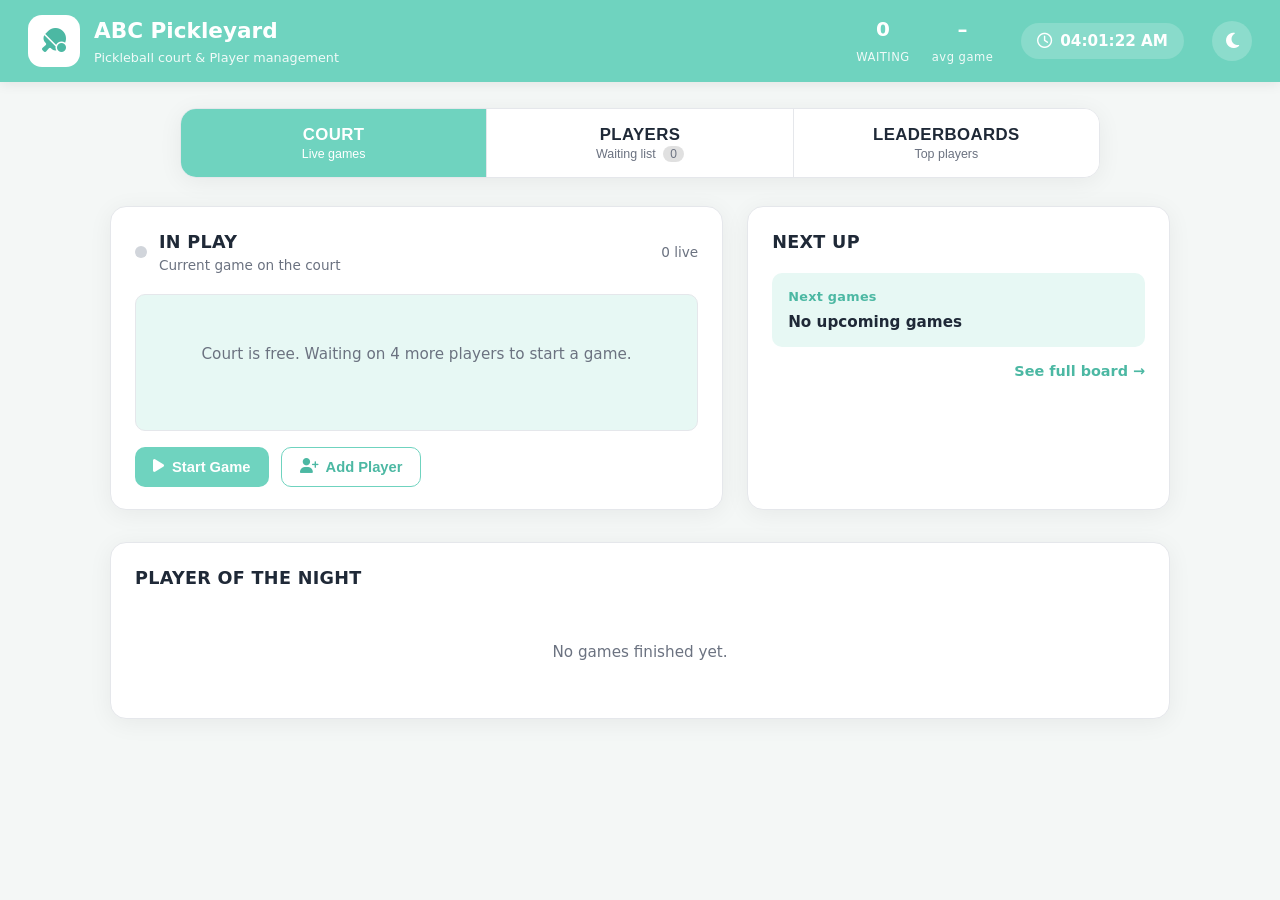
==== index.html @ 6fb3520d "Initial commit" ====
<!DOCTYPE html>
<html lang="en">
<head>
  <meta charset="UTF-8" />
  <meta name="viewport" content="width=device-width, initial-scale=1.0" />
  <title>ABC Pickleyard – Court Queue</title>
  <link rel="stylesheet" href="style.css" />
  <link rel="stylesheet" href="https://cdnjs.cloudflare.com/ajax/libs/font-awesome/6.5.1/css/all.min.css" />
</head>
<body>

  <!-- ========== HEADER ========== -->
  <header class="header">
    <div class="header-left">
      <div class="logo-area" id="logoBtn" title="Click to change logo">
        <img id="logoImg" hidden alt="Logo" />
        <div id="logoPlaceholder" class="logo-placeholder">
          <i class="fas fa-table-tennis-paddle-ball"></i>
        </div>
        <input type="file" id="logoInput" accept="image/*" hidden />
      </div>
      <div>
        <h1>ABC Pickleyard</h1>
        <p>Pickleball court & Player management</p>
      </div>
    </div>

    <div class="header-right">
      <div class="stats">
        <div class="stat">
          <strong id="statWaiting">0</strong>
          <span>WAITING</span>
        </div>
        <div class="stat">
          <strong id="statAvg">–</strong>
          <span>avg game</span>
        </div>
      </div>
      <div class="clock">
        <i class="far fa-clock"></i>
        <span id="clockTime">00:00:00</span>
      </div>
      <button id="darkModeToggle" class="dark-mode-toggle" title="Toggle dark mode">
        <i class="fas fa-moon"></i>
      </button>
    </div>
  </header>

  <!-- ========== NAV TABS ========== -->
  <nav class="nav-tabs">
    <button class="nav-item active" data-tab="court">
      <span class="nav-title">COURT</span>
      <span class="nav-sub">Live games</span>
    </button>
    <button class="nav-item" data-tab="queue">
      <span class="nav-title">PLAYERS</span>
      <span class="nav-sub">Waiting list <span id="navQueueCount" class="badge">0</span></span>
    </button>
    <button class="nav-item" data-tab="leaders">
      <span class="nav-title">LEADERBOARDS</span>
      <span class="nav-sub">Top players</span>
    </button>
  </nav>

  <!-- ========== COURT TAB ========== -->
  <section id="tab-court" class="tab-panel active">
    <div class="court-layout">
      <!-- Left: In Play -->
      <div class="panel">
        <div class="panel-header">
          <div class="status-line">
            <span class="dot" id="liveDot"></span>
            <div>
              <h2>IN PLAY</h2>
              <p>Current game on the court</p>
            </div>
          </div>
          <span class="live-count" id="liveCount">0 live</span>
        </div>

        <div id="courtCard">
          <!-- rendered by JS -->
        </div>

        <div class="action-row">
          <button class="btn btn-primary" id="startGameBtn">
            <i class="fas fa-play"></i> Start Game
          </button>
          <button class="btn btn-outline" id="addPlayerBtn">
            <i class="fas fa-user-plus"></i> Add Player
          </button>
        </div>
      </div>

      <!-- Right: Next Up -->
      <div class="panel">
        <div class="panel-header">
          <h2>NEXT UP</h2>
        </div>
        <div id="nextGames" class="next-games">
          <!-- rendered by JS -->
        </div>
        <a href="#" id="seeFullBoard" class="see-full">See full board →</a>
      </div>
    </div>

    <!-- Player of the Night / Top 3 -->
    <div class="panel">
      <div class="panel-header">
        <h2>PLAYER OF THE NIGHT</h2>
      </div>
      <div id="top3List">
        <!-- rendered by JS -->
      </div>
    </div>
  </section>

  <!-- ========== PLAYERS / QUEUE TAB ========== -->
  <section id="tab-queue" class="tab-panel">
    <div class="panel">
      <div class="panel-header">
        <div>
          <h2>WAITING PLAYERS</h2>
          <p>Players waiting for their turn</p>
        </div>
      </div>

      <div class="capacity-card">
        <div class="capacity-top">
          <div>
            <h3>Player Capacity</h3>
            <p>Maximum 20 players</p>
          </div>
          <div class="capacity-num">
            <span id="capacityCount">0</span><span class="max">/20</span>
          </div>
        </div>
        <div class="progress-track">
          <div class="progress-fill" id="capacityProgress" style="width:0%"></div>
        </div>
      </div>

      <div id="queueList">
        <!-- rendered by JS -->
      </div>
    </div>
  </section>

  <!-- ========== LEADERBOARDS TAB ========== -->
  <section id="tab-leaders" class="tab-panel">
    <div class="panel">
      <div class="panel-header">
        <div>
          <h2>LEADERBOARDS</h2>
          <p>Players with the most wins</p>
        </div>
        <button class="btn btn-ghost" id="resetAll" title="Reset everything">
          <i class="fas fa-trash-alt"></i> Reset All
        </button>
      </div>
      <div id="leaderList">
        <!-- rendered by JS -->
      </div>
    </div>
  </section>

  <!-- ========== MODAL ========== -->
  <div id="modalOverlay" class="modal-overlay hidden">
    <div class="modal">
      <div class="modal-header">
        <h3 id="modalTitle">Modal</h3>
        <button id="modalClose" class="modal-close">&times;</button>
      </div>
      <div id="modalBody" class="modal-body"></div>
    </div>
  </div>

  <script src="index.js"></script>
</body>
</html>
---- style.css ----
:root {
  --primary: #6fd3bf;
  --primary-dark: #4cb8a3;
  --primary-light: #e7f8f4;
  --danger: #ef4444;
  --text: #1f2937;
  --text-muted: #6b7280;
  --border: #e5e7eb;
  --bg: #f4f7f6;
  --white: #ffffff;
  --radius: 16px;
  --radius-sm: 10px;
  --shadow: 0 4px 24px rgba(0,0,0,0.06);

  /* Top 3 */
  --top3-bg: linear-gradient(90deg, #d4f5ec, #e7f8f4);
  --top3-text: #1f2937;
}

body.dark-mode {
  --primary: #5ac4ad;
  --primary-dark: #4a9f94;
  --primary-light: #1a3a35;
  --danger: #ff6b6b;
  --text: #f3f4f6;
  --text-muted: #9ca3af;
  --border: #374151;
  --bg: #0f172a;
  --white: #1e293b;

  /* Top 3 - dark */
  --top3-bg: linear-gradient(90deg, #164e44, #1a3a35);
  --top3-text: #e2e8f0;
}

* {
  margin: 0;
  padding: 0;
  box-sizing: border-box;
}

body {
  font-family: 'Segoe UI', system-ui, -apple-system, sans-serif;
  background: var(--bg);
  color: var(--text);
  min-height: 100vh;
  line-height: 1.5;
}

/* ========== HEADER (Admin) ========== */
.header {
  background: var(--primary);
  color: white;
  padding: 14px 28px;
  display: flex;
  justify-content: space-between;
  align-items: center;
  box-shadow: 0 2px 12px rgba(0,0,0,0.08);
}

.header-left {
  display: flex;
  align-items: center;
  gap: 14px;
}

.logo-area {
  width: 52px;
  height: 52px;
  border-radius: 14px;
  background: var(--white);
  display: flex;
  align-items: center;
  justify-content: center;
  cursor: pointer;
  overflow: hidden;
  flex-shrink: 0;
}

.logo-area img {
  width: 100%;
  height: 100%;
  object-fit: cover;
}

.logo-placeholder {
  color: var(--primary-dark);
  font-size: 24px;
}

.header-left h1 {
  font-size: 1.35rem;
  font-weight: 700;
}

.header-left p {
  font-size: 0.8rem;
  opacity: 0.9;
}

.header-right {
  display: flex;
  align-items: center;
  gap: 28px;
}

.stats {
  display: flex;
  gap: 22px;
}

.stat {
  text-align: center;
}

.stat strong {
  display: block;
  font-size: 1.25rem;
  font-weight: 700;
}

.stat span {
  font-size: 0.72rem;
  letter-spacing: 0.5px;
  opacity: 0.9;
}

.clock {
  display: flex;
  align-items: center;
  gap: 8px;
  background: rgba(255,255,255,0.18);
  padding: 7px 16px;
  border-radius: 30px;
  font-weight: 600;
  font-size: 0.95rem;
}

.dark-mode-toggle {
  background: rgba(255,255,255,0.2);
  border: none;
  color: white;
  width: 40px;
  height: 40px;
  border-radius: 50%;
  cursor: pointer;
  display: flex;
  align-items: center;
  justify-content: center;
  font-size: 1.1rem;
  transition: background 0.2s;
}

.dark-mode-toggle:hover {
  background: rgba(255,255,255,0.3);
}

/* ========== NAV TABS (Admin) ========== */
.nav-tabs {
  display: flex;
  max-width: 920px;
  margin: 26px auto 0;
  background: var(--white);
  border-radius: var(--radius);
  overflow: hidden;
  box-shadow: var(--shadow);
  border: 1px solid var(--border);
}

.nav-item {
  flex: 1;
  padding: 16px 10px;
  background: var(--white);
  border: none;
  cursor: pointer;
  text-align: center;
  transition: all 0.2s;
  position: relative;
}

.nav-item:not(:last-child) {
  border-right: 1px solid var(--border);
}

.nav-title {
  display: block;
  font-size: 1.05rem;
  font-weight: 700;
  letter-spacing: 0.4px;
  color: var(--text);
}

.nav-sub {
  display: block;
  font-size: 0.78rem;
  color: var(--text-muted);
  margin-top: 2px;
}

.nav-item.active {
  background: var(--primary);
}

.nav-item.active .nav-title,
.nav-item.active .nav-sub {
  color: white;
}

.nav-item:hover:not(.active) {
  background: var(--primary-light);
}

.badge {
  background: rgba(0,0,0,0.12);
  padding: 1px 7px;
  border-radius: 10px;
  font-size: 0.75rem;
  margin-left: 4px;
}

.nav-item.active .badge {
  background: rgba(255,255,255,0.25);
}

/* ========== TAB PANELS ========== */
.tab-panel {
  display: none;
  max-width: 1100px;
  margin: 28px auto 50px;
  padding: 0 20px;
}

.tab-panel.active {
  display: block;
  animation: fadeIn 0.28s ease;
}

@keyframes fadeIn {
  from { opacity: 0; transform: translateY(6px); }
  to { opacity: 1; transform: translateY(0); }
}

/* ========== PANEL ========== */
.panel {
  background: var(--white);
  border-radius: var(--radius);
  padding: 22px 24px;
  box-shadow: var(--shadow);
  border: 1px solid var(--border);
  margin-bottom: 24px;
}

.panel-header {
  display: flex;
  justify-content: space-between;
  align-items: center;
  margin-bottom: 18px;
}

.panel-header h2 {
  font-size: 1.1rem;
  font-weight: 700;
  letter-spacing: 0.3px;
}

.panel-header p {
  font-size: 0.85rem;
  color: var(--text-muted);
}

.status-line {
  display: flex;
  align-items: center;
  gap: 12px;
}

.dot {
  width: 12px;
  height: 12px;
  border-radius: 50%;
  background: #d1d5db;
}

.dot.live {
  background: #22c55e;
  box-shadow: 0 0 0 4px rgba(34,197,94,0.25);
  animation: pulse 1.6s infinite;
}

@keyframes pulse {
  0% { box-shadow: 0 0 0 0 rgba(34,197,94,0.4); }
  70% { box-shadow: 0 0 0 8px rgba(34,197,94,0); }
  100% { box-shadow: 0 0 0 0 rgba(34,197,94,0); }
}

.live-count {
  font-size: 0.85rem;
  color: var(--text-muted);
  font-weight: 500;
}

/* ========== COURT LAYOUT ========== */
.court-layout {
  display: grid;
  grid-template-columns: 1.45fr 1fr;
  gap: 24px;
  margin-bottom: 8px;
}

/* Court Card */
.court-card {
  background: var(--primary-light);
  border-radius: var(--radius-sm);
  padding: 20px;
  border: 1px solid var(--border);
}

.court-empty {
  text-align: center;
  padding: 28px 10px;
  color: var(--text-muted);
}

.court-empty p {
  margin-bottom: 16px;
  font-size: 0.95rem;
}

.court-top {
  display: flex;
  justify-content: space-between;
  align-items: center;
  margin-bottom: 12px;
}

.court-name {
  font-weight: 700;
  font-size: 1.1rem;
}

.pill-live {
  background: #22c55e;
  color: white;
  font-size: 0.75rem;
  font-weight: 700;
  padding: 3px 10px;
  border-radius: 20px;
}

.court-timer {
  font-size: 1.8rem;
  font-weight: 800;
  font-variant-numeric: tabular-nums;
  color: var(--primary-dark);
  text-align: center;
  margin: 8px 0 18px;
}

.matchup {
  display: flex;
  align-items: center;
  justify-content: space-between;
  gap: 12px;
  margin-bottom: 18px;
}

.team {
  flex: 1;
  background: var(--white);
  padding: 12px 14px;
  border-radius: 10px;
  display: flex;
  align-items: center;
  gap: 8px;
  font-weight: 600;
  font-size: 0.95rem;
  box-shadow: 0 1px 4px rgba(0,0,0,0.04);
  color: var(--text);
}

.vs {
  font-weight: 800;
  color: var(--text-muted);
  font-size: 0.95rem;
}

.btn-end {
  width: 100%;
  background: var(--danger);
  color: white;
  border: none;
  padding: 12px;
  border-radius: 10px;
  font-weight: 600;
  font-size: 0.95rem;
  cursor: pointer;
  display: flex;
  align-items: center;
  justify-content: center;
  gap: 8px;
  transition: background 0.2s;
}

.btn-end:hover {
  background: #dc2626;
}

/* Action buttons */
.action-row {
  display: flex;
  gap: 12px;
  margin-top: 16px;
}

.btn {
  padding: 11px 18px;
  border-radius: 10px;
  font-weight: 600;
  font-size: 0.92rem;
  border: none;
  cursor: pointer;
  display: inline-flex;
  align-items: center;
  gap: 8px;
  transition: all 0.2s;
}

.btn-primary {
  background: var(--primary);
  color: white;
}

.btn-primary:hover {
  background: var(--primary-dark);
  transform: translateY(-1px);
  box-shadow: 0 4px 14px rgba(76,184,163,0.35);
}

.btn-outline {
  background: var(--white);
  color: var(--primary-dark);
  border: 1.5px solid var(--primary);
}

.btn-outline:hover {
  background: var(--primary-light);
}

.btn-ghost {
  background: transparent;
  color: var(--text-muted);
  border: 1px solid var(--border);
}

.btn-ghost:hover {
  background: #fef2f2;
  color: var(--danger);
  border-color: #fecaca;
}

.btn-secondary {
  background: #f3f4f6;
  color: var(--text);
}

body.dark-mode .btn-secondary {
  background: #374151;
  color: var(--text);
}

/* Next Games */
.next-games {
  display: flex;
  flex-direction: column;
  gap: 12px;
}

.next-game {
  background: var(--primary-light);
  border-radius: var(--radius-sm);
  padding: 14px 16px;
}

.g-title {
  font-size: 0.8rem;
  font-weight: 700;
  color: var(--primary-dark);
  margin-bottom: 4px;
  letter-spacing: 0.3px;
}

.g-list {
  font-weight: 600;
  font-size: 0.95rem;
  color: var(--text);
}

.see-full {
  display: block;
  text-align: right;
  margin-top: 14px;
  color: var(--primary-dark);
  font-weight: 600;
  font-size: 0.9rem;
  text-decoration: none;
}

.see-full:hover {
  text-decoration: underline;
}

/* ========== CAPACITY ========== */
.capacity-card {
  background: var(--primary-light);
  border-radius: var(--radius-sm);
  padding: 18px 20px;
  margin-bottom: 22px;
}

.capacity-top {
  display: flex;
  justify-content: space-between;
  align-items: center;
  margin-bottom: 12px;
}

.capacity-top h3 {
  font-size: 1rem;
  font-weight: 700;
}

.capacity-top p {
  font-size: 0.82rem;
  color: var(--text-muted);
}

.capacity-num {
  font-size: 1.6rem;
  font-weight: 800;
  color: var(--primary-dark);
}

.capacity-num .max {
  font-size: 1rem;
  font-weight: 600;
  color: var(--text-muted);
}

.progress-track {
  height: 10px;
  background: #d1e9e4;
  border-radius: 20px;
  overflow: hidden;
}

body.dark-mode .progress-track {
  background: #0f2e2a;
}

.progress-fill {
  height: 100%;
  background: linear-gradient(90deg, var(--primary), var(--primary-dark));
  border-radius: 20px;
  transition: width 0.4s ease;
}

/* ========== LISTS ========== */
.list-card {
  display: flex;
  flex-direction: column;
  gap: 8px;
}

.list-row {
  display: flex;
  justify-content: space-between;
  align-items: center;
  background: var(--primary-light);
  padding: 12px 16px;
  border-radius: var(--radius-sm);
  transition: all 0.15s;
  color: var(--text);
}

.list-row:hover {
  transform: translateX(3px);
}

/* Top 3 */
.list-row.top3 {
  background: var(--top3-bg);
  color: var(--top3-text);
}

.list-row.top3 .name {
  color: var(--top3-text);
  font-weight: 700;
  font-size: 1rem;
}

.list-row.top3 .wins {
  background: var(--primary);
  color: white;
}

.row-left {
  display: flex;
  align-items: center;
  gap: 12px;
}

.rank-badge {
  width: 28px;
  height: 28px;
  border-radius: 8px;
  background: var(--primary);
  color: white;
  display: flex;
  align-items: center;
  justify-content: center;
  font-weight: 700;
  font-size: 0.85rem;
  flex-shrink: 0;
}

.rank-badge.r1 { background: #f59e0b; }
.rank-badge.r2 { background: #94a3b8; }
.rank-badge.r3 { background: #cd7f32; }

.name {
  font-weight: 600;
  color: var(--text);
}

.wins {
  background: var(--primary);
  color: white;
  padding: 3px 11px;
  border-radius: 20px;
  font-size: 0.8rem;
  font-weight: 700;
}

.btn-certificate {
  background: none;
  border: none;
  font-size: 1.15rem;
  cursor: pointer;
  opacity: 0.85;
  transition: opacity 0.2s;
}

.btn-certificate:hover {
  opacity: 1;
}

/* Queue groups */
.queue-group {
  margin-bottom: 6px;
}

.queue-group-head {
  margin-bottom: 8px;
}

.queue-group-title {
  font-size: 0.8rem;
  font-weight: 700;
  color: var(--primary-dark);
  letter-spacing: 0.3px;
}

.queue-players {
  display: flex;
  flex-wrap: wrap;
  gap: 8px;
}

.player-chip {
  display: inline-flex;
  align-items: center;
  gap: 6px;
  background: var(--white);
  border: 1px solid var(--border);
  padding: 8px 12px;
  border-radius: 8px;
  font-weight: 600;
  font-size: 0.9rem;
  color: var(--text);
}

.player-chip button {
  background: none;
  border: none;
  cursor: pointer;
  font-size: 0.9rem;
  color: var(--text-muted);
  padding: 0 2px;
  line-height: 1;
}

.player-chip button:hover {
  color: var(--danger);
}

.empty-state {
  text-align: center;
  padding: 32px 16px;
  color: var(--text-muted);
  font-size: 0.95rem;
}

/* ========== MODAL ========== */
.modal-overlay {
  position: fixed;
  inset: 0;
  background: rgba(0,0,0,0.55);
  display: flex;
  align-items: center;
  justify-content: center;
  z-index: 1000;
  padding: 20px;
}

.modal-overlay.hidden {
  display: none;
}

.modal {
  background: var(--white);
  border-radius: 16px;
  width: 100%;
  max-width: 420px;
  box-shadow: 0 20px 50px rgba(0,0,0,0.25);
  overflow: hidden;
}

.modal-header {
  display: flex;
  justify-content: space-between;
  align-items: center;
  padding: 18px 22px;
  border-bottom: 1px solid var(--border);
}

.modal-header h3 {
  font-size: 1.15rem;
  font-weight: 700;
  color: var(--text);
}

.modal-close {
  background: none;
  border: none;
  font-size: 1.5rem;
  cursor: pointer;
  color: var(--text-muted);
  line-height: 1;
}

.modal-body {
  padding: 22px;
}

.modal-body input[type="text"] {
  width: 100%;
  padding: 12px 14px;
  border: 1.5px solid var(--border);
  border-radius: 10px;
  font-size: 1rem;
  margin-bottom: 16px;
  outline: none;
  transition: border-color 0.2s;
  background: var(--bg);
  color: var(--text);
}

.modal-body input:focus {
  border-color: var(--primary);
}

.modal-row {
  display: flex;
  gap: 10px;
  justify-content: flex-end;
}

.win-option {
  width: 100%;
  background: var(--primary-light);
  border: 1.5px solid var(--border);
  border-radius: 12px;
  padding: 16px;
  margin-bottom: 10px;
  cursor: pointer;
  text-align: left;
  transition: all 0.2s;
  color: var(--text);
}

.win-option:hover {
  background: var(--primary);
  color: white;
  border-color: var(--primary);
}

.win-option .wl {
  display: block;
  font-size: 0.75rem;
  font-weight: 700;
  letter-spacing: 0.5px;
  margin-bottom: 4px;
  opacity: 0.8;
}

/* Responsive */
@media (max-width: 860px) {
  .court-layout {
    grid-template-columns: 1fr;
  }
  .header {
    flex-direction: column;
    gap: 14px;
    text-align: center;
  }
  .header-right {
    flex-direction: column;
    gap: 12px;
  }
  .nav-tabs {
    margin: 18px 12px 0;
  }
}
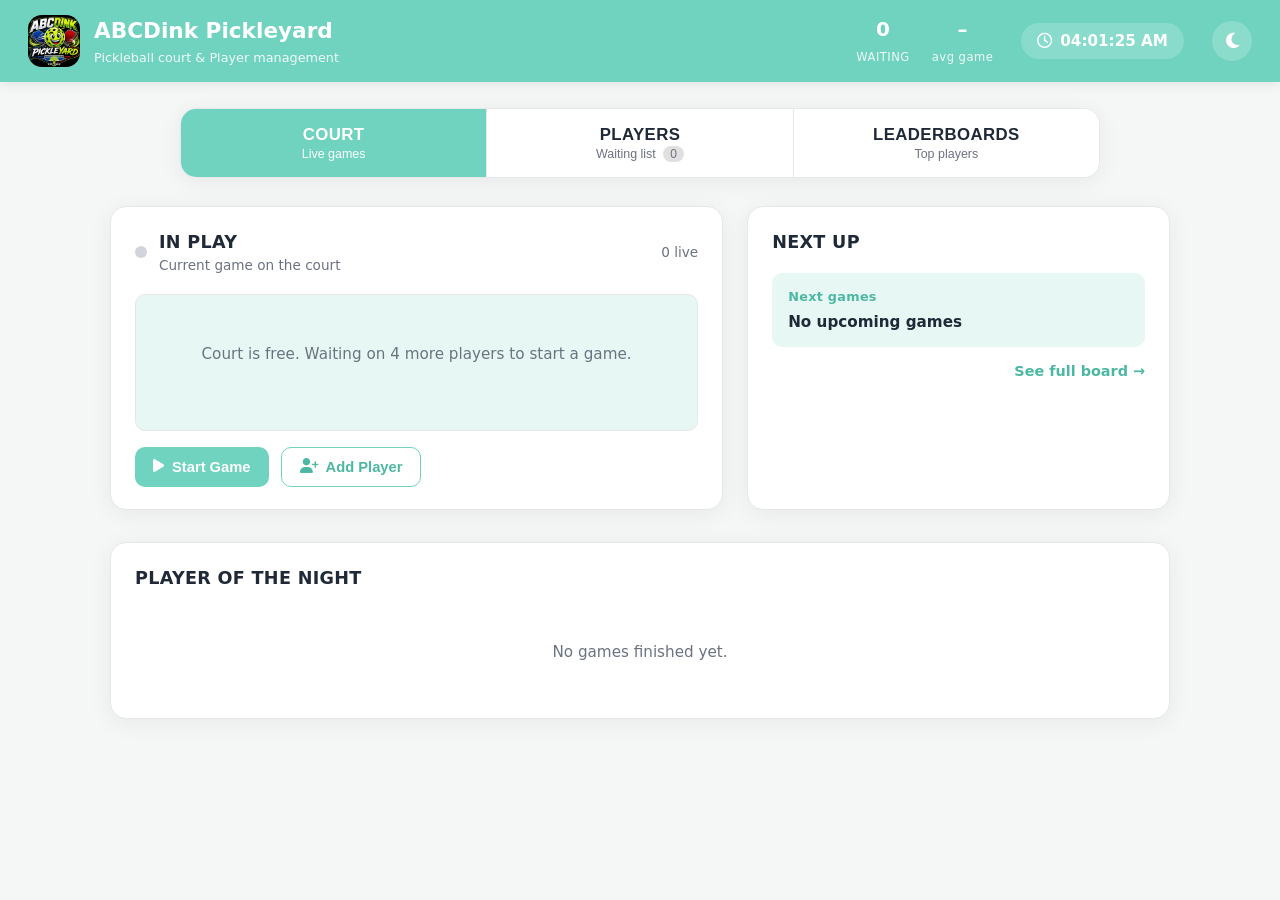
==== commit a3018447: "Updated" ====
--- a/index.html
+++ b/index.html
@@ -12,15 +12,14 @@
   <!-- ========== HEADER ========== -->
   <header class="header">
     <div class="header-left">
-      <div class="logo-area" id="logoBtn" title="Click to change logo">
-        <img id="logoImg" hidden alt="Logo" />
-        <div id="logoPlaceholder" class="logo-placeholder">
+      <div class="logo-area" id="logoBtn">
+        <img id="logoImg" src="abclogo.jpg" alt="Logo" onerror="this.hidden=true;document.getElementById('logoPlaceholder').hidden=false;" />
+        <div id="logoPlaceholder" class="logo-placeholder" hidden>
           <i class="fas fa-table-tennis-paddle-ball"></i>
         </div>
-        <input type="file" id="logoInput" accept="image/*" hidden />
       </div>
       <div>
-        <h1>ABC Pickleyard</h1>
+        <h1>ABCDink Pickleyard</h1>
         <p>Pickleball court & Player management</p>
       </div>
     </div>
@@ -129,10 +128,10 @@
         <div class="capacity-top">
           <div>
             <h3>Player Capacity</h3>
-            <p>Maximum 20 players</p>
+            <p>Maximum 30 players</p>
           </div>
           <div class="capacity-num">
-            <span id="capacityCount">0</span><span class="max">/20</span>
+            <span id="capacityCount">0</span><span class="max">/30</span>
           </div>
         </div>
         <div class="progress-track">
--- a/style.css
+++ b/style.css
@@ -493,6 +493,83 @@
   font-weight: 600;
   font-size: 0.95rem;
   color: var(--text);
+}
+
+/* --- Per-player mini boxes (matches the live display's NEXT UP / LATER) --- */
+.mini-match {
+  display: flex;
+  align-items: center;
+  gap: 10px;
+  margin-top: 8px;
+}
+
+.mini-team {
+  display: flex;
+  flex-direction: column;
+  gap: 6px;
+  flex: 1;
+  min-width: 0;
+}
+
+.mini-vs {
+  flex-shrink: 0;
+  width: 30px;
+  height: 30px;
+  border-radius: 50%;
+  background: var(--white);
+  border: 2px solid var(--primary);
+  color: var(--primary-dark);
+  font-weight: 800;
+  font-size: 0.75rem;
+  display: flex;
+  align-items: center;
+  justify-content: center;
+  box-shadow: 0 2px 8px rgba(0,0,0,0.1);
+}
+
+.mini-player {
+  display: flex;
+  align-items: center;
+  gap: 8px;
+  background: var(--white);
+  border: 1px solid var(--border);
+  border-radius: 10px;
+  padding: 8px 12px;
+  min-width: 0;
+}
+
+.mini-player .mini-avatar {
+  width: 28px;
+  height: 28px;
+  border-radius: 50%;
+  background: linear-gradient(135deg, var(--primary), var(--primary-dark));
+  color: white;
+  display: flex;
+  align-items: center;
+  justify-content: center;
+  font-size: 0.75rem;
+  font-weight: 700;
+  flex-shrink: 0;
+}
+
+.mini-player .mini-name {
+  font-size: 0.9rem;
+  font-weight: 700;
+  color: var(--text);
+  white-space: nowrap;
+  overflow: hidden;
+  text-overflow: ellipsis;
+}
+
+.mini-players-flat {
+  display: flex;
+  flex-wrap: wrap;
+  gap: 8px;
+  margin-top: 8px;
+}
+
+.mini-players-flat .mini-player {
+  flex: 0 0 auto;
 }
 
 .see-full {
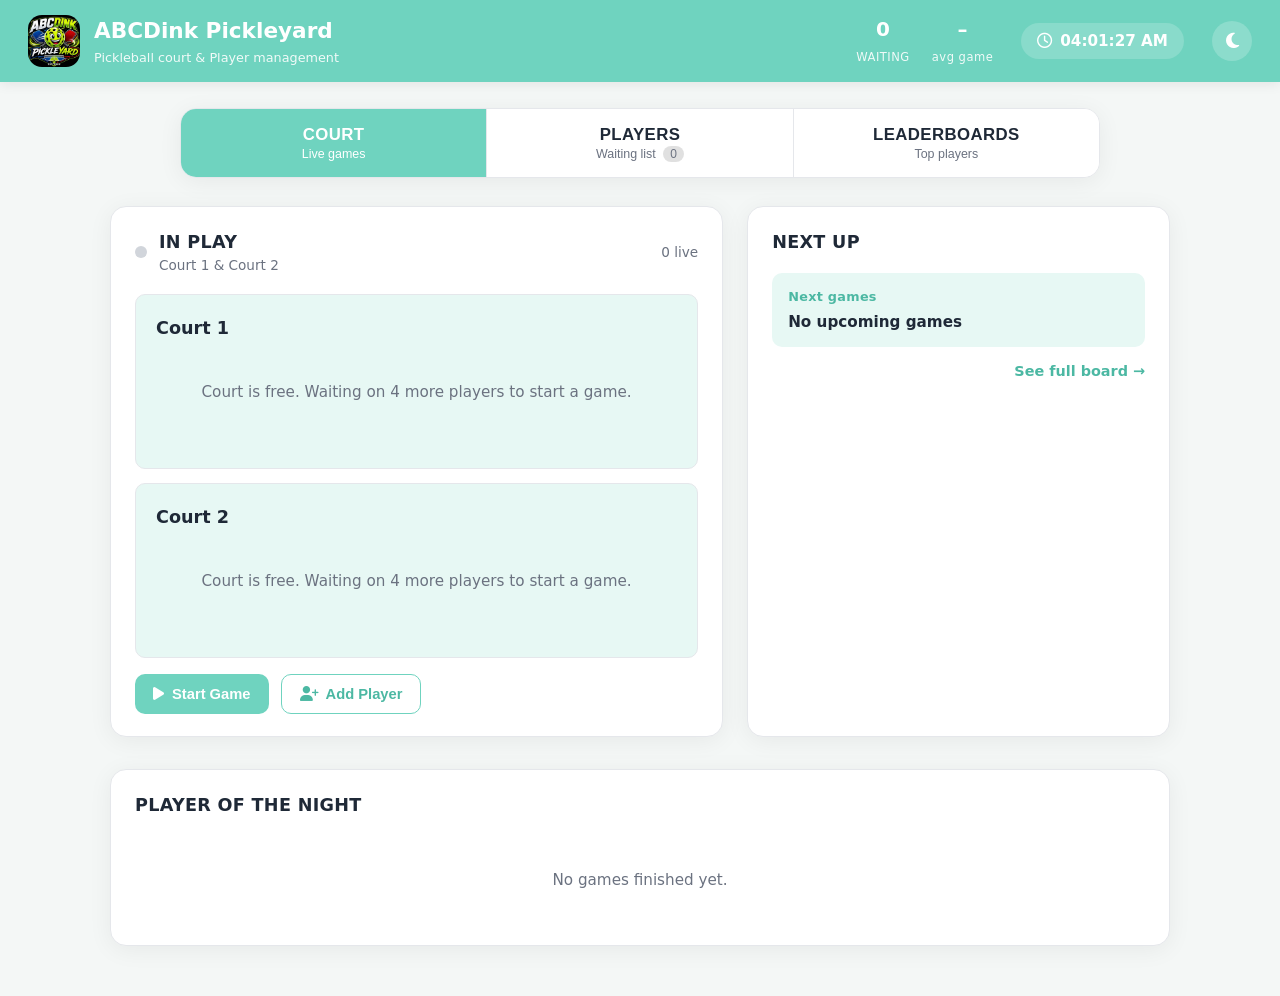
==== commit 19953291: "addedcourt2" ====
--- a/index.html
+++ b/index.html
@@ -64,21 +64,21 @@
   <!-- ========== COURT TAB ========== -->
   <section id="tab-court" class="tab-panel active">
     <div class="court-layout">
-      <!-- Left: In Play -->
+      <!-- Left: In Play (now shows both courts) -->
       <div class="panel">
         <div class="panel-header">
           <div class="status-line">
             <span class="dot" id="liveDot"></span>
             <div>
               <h2>IN PLAY</h2>
-              <p>Current game on the court</p>
+              <p>Court 1 & Court 2</p>
             </div>
           </div>
           <span class="live-count" id="liveCount">0 live</span>
         </div>
 
         <div id="courtCard">
-          <!-- rendered by JS -->
+          <!-- rendered by JS: one .court-card per court -->
         </div>
 
         <div class="action-row">
--- a/style.css
+++ b/style.css
@@ -307,6 +307,13 @@
   margin-bottom: 8px;
 }
 
+/* Court Card container — now holds one card per court, stacked */
+#courtCard {
+  display: flex;
+  flex-direction: column;
+  gap: 14px;
+}
+
 /* Court Card */
 .court-card {
   background: var(--primary-light);
@@ -536,20 +543,6 @@
   border-radius: 10px;
   padding: 8px 12px;
   min-width: 0;
-}
-
-.mini-player .mini-avatar {
-  width: 28px;
-  height: 28px;
-  border-radius: 50%;
-  background: linear-gradient(135deg, var(--primary), var(--primary-dark));
-  color: white;
-  display: flex;
-  align-items: center;
-  justify-content: center;
-  font-size: 0.75rem;
-  font-weight: 700;
-  flex-shrink: 0;
 }
 
 .mini-player .mini-name {
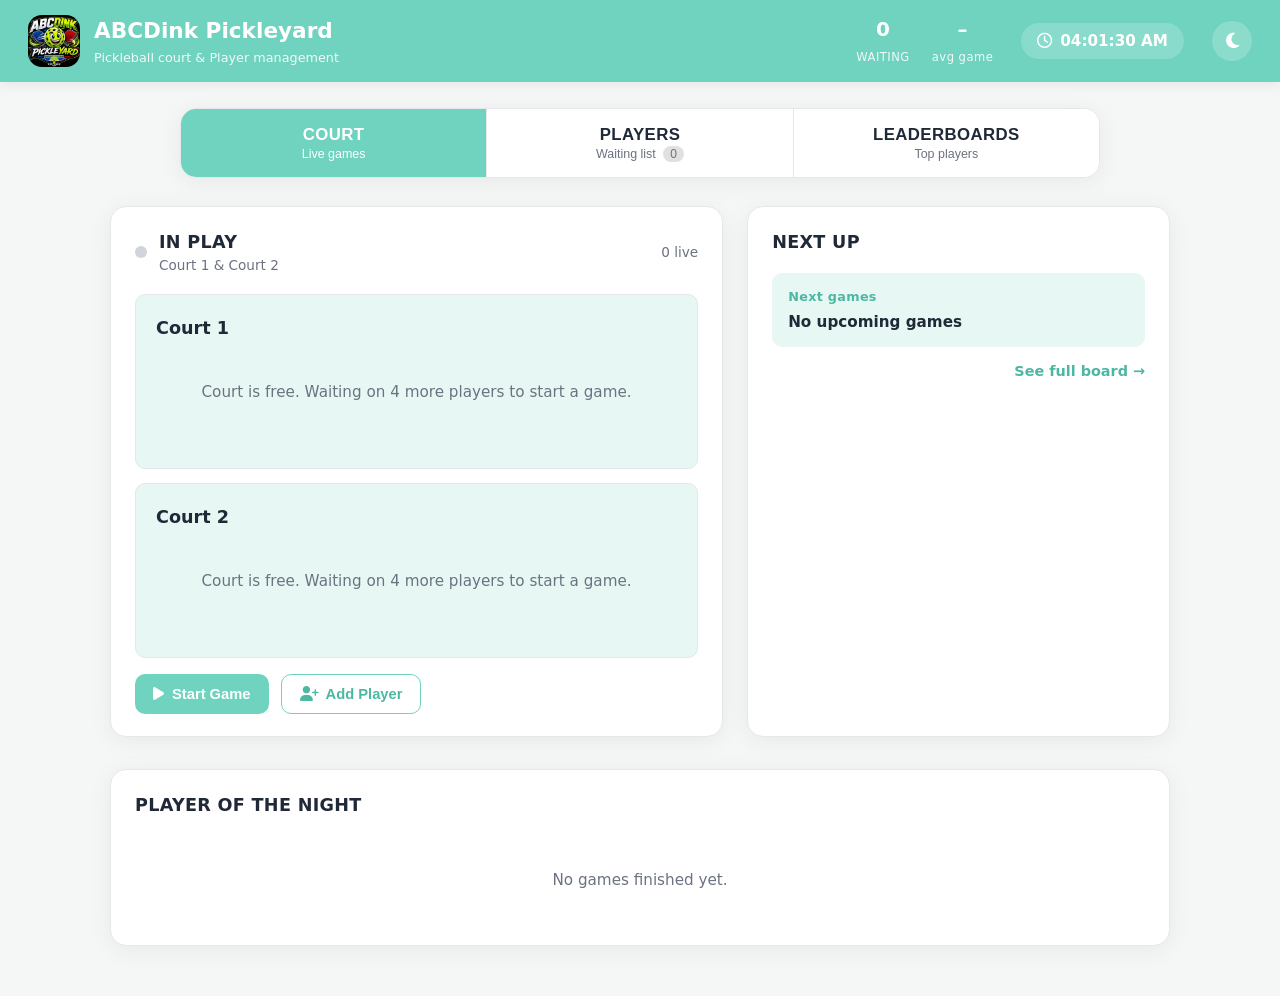
==== commit 27e5ff3d: "registration" ====
--- a/index.html
+++ b/index.html
@@ -175,5 +175,6 @@
   </div>
 
   <script src="index.js"></script>
+  <script src="supabase-sync.js"></script>
 </body>
 </html>
--- a/style.css
+++ b/style.css
@@ -900,4 +900,81 @@
   .nav-tabs {
     margin: 18px 12px 0;
   }
+}
+/* ===== Teammate color-coding (Team 1 = green, Team 2 = black) ===== */
+
+/* IN PLAY — courts (left column = Team 1, right column = Team 2) */
+.players-grid .player-box:nth-child(1),
+.players-grid .player-box:nth-child(3) {
+  border: 2px solid #22c55e;
+  background: linear-gradient(145deg, rgba(34, 197, 94, 0.18), rgba(34, 197, 94, 0.05));
+}
+
+.players-grid .player-box:nth-child(1)::after,
+.players-grid .player-box:nth-child(3)::after {
+  content: "TEAM 1";
+  display: block;
+  font-size: 0.6rem;
+  font-weight: 700;
+  letter-spacing: 1px;
+  color: #16a34a;
+  margin-top: 4px;
+}
+
+.players-grid .player-box:nth-child(2),
+.players-grid .player-box:nth-child(4) {
+  border: 2px solid #111827;
+  background: linear-gradient(145deg, rgba(17, 24, 39, 0.10), rgba(17, 24, 39, 0.03));
+}
+
+.players-grid .player-box:nth-child(2)::after,
+.players-grid .player-box:nth-child(4)::after {
+  content: "TEAM 2";
+  display: block;
+  font-size: 0.6rem;
+  font-weight: 700;
+  letter-spacing: 1px;
+  color: #111827;
+  margin-top: 4px;
+}
+
+/* NEXT UP / LATER — mini-match team groups */
+.mini-match .mini-team:first-child .mini-player {
+  border: 2px solid #22c55e;
+  background: rgba(34, 197, 94, 0.08);
+}
+
+.mini-match .mini-team:last-child .mini-player {
+  border: 2px solid #111827;
+  background: rgba(17, 24, 39, 0.04);
+}
+
+/* Dark mode adjustments */
+body.dark-mode .players-grid .player-box:nth-child(1),
+body.dark-mode .players-grid .player-box:nth-child(3) {
+  border-color: #4ade80;
+  background: linear-gradient(145deg, rgba(74, 222, 128, 0.22), rgba(74, 222, 128, 0.06));
+}
+body.dark-mode .players-grid .player-box:nth-child(1)::after,
+body.dark-mode .players-grid .player-box:nth-child(3)::after {
+  color: #4ade80;
+}
+
+body.dark-mode .players-grid .player-box:nth-child(2),
+body.dark-mode .players-grid .player-box:nth-child(4) {
+  border-color: #e5e7eb;
+  background: linear-gradient(145deg, rgba(229, 231, 235, 0.10), rgba(229, 231, 235, 0.03));
+}
+body.dark-mode .players-grid .player-box:nth-child(2)::after,
+body.dark-mode .players-grid .player-box:nth-child(4)::after {
+  color: #e5e7eb;
+}
+
+body.dark-mode .mini-match .mini-team:first-child .mini-player {
+  border-color: #4ade80;
+  background: rgba(74, 222, 128, 0.1);
+}
+body.dark-mode .mini-match .mini-team:last-child .mini-player {
+  border-color: #e5e7eb;
+  background: rgba(229, 231, 235, 0.06);
 }
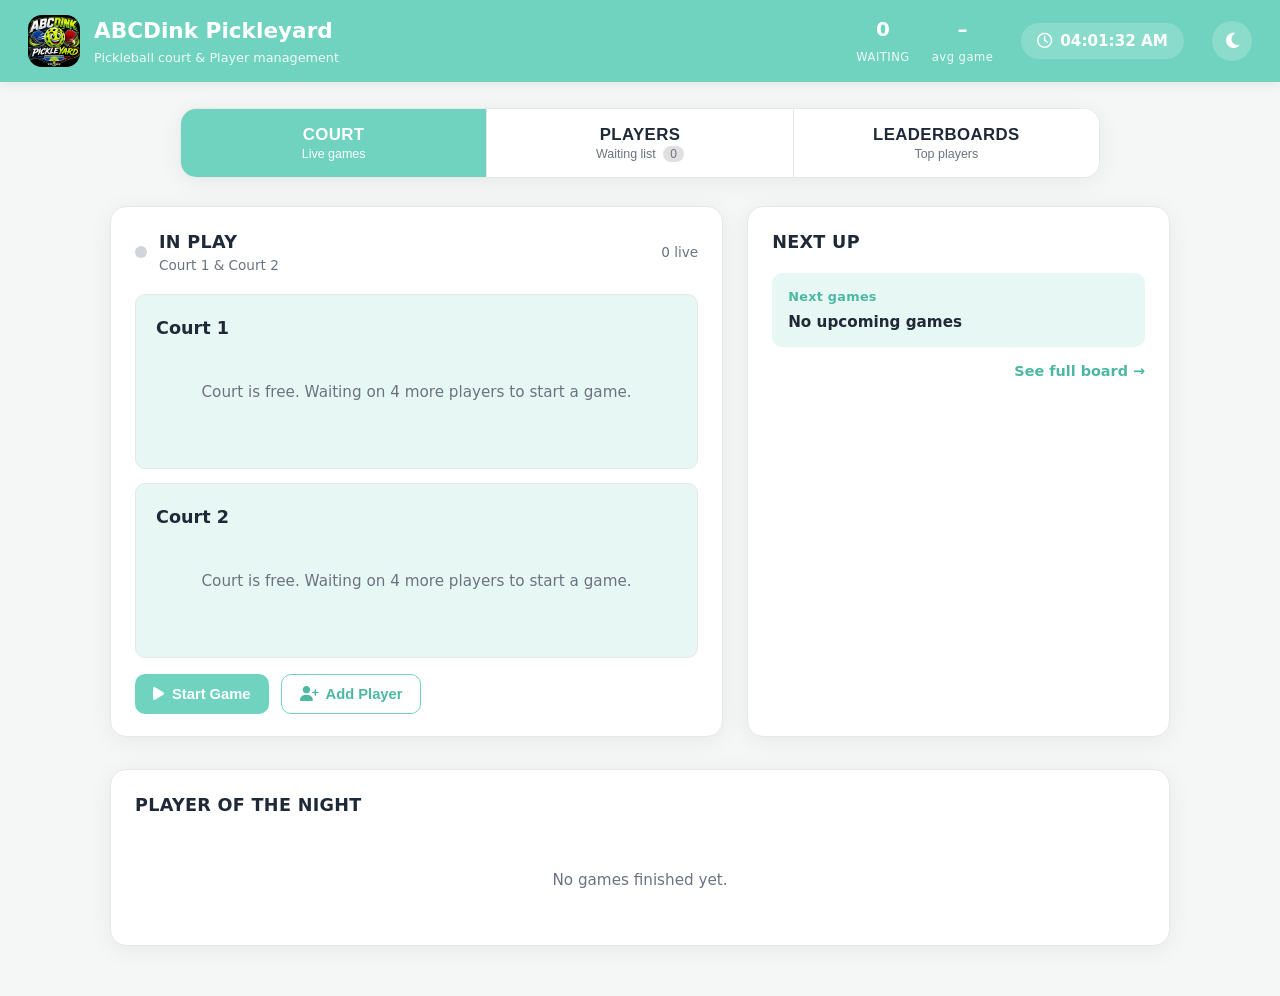
==== commit e21e86de: "added features" ====
--- a/index.html
+++ b/index.html
@@ -9,7 +9,7 @@
 </head>
 <body>
 
-  <!-- ========== HEADER ========== -->
+  
   <header class="header">
     <div class="header-left">
       <div class="logo-area" id="logoBtn">
--- a/style.css
+++ b/style.css
@@ -693,9 +693,26 @@
   flex-shrink: 0;
 }
 
+.rank-badge.r1,
+.rank-badge.r2,
+.rank-badge.r3 {
+  font-size: 0;
+  line-height: 1;
+}
+
+.rank-badge.r1::before,
+.rank-badge.r2::before,
+.rank-badge.r3::before {
+  font-size: 1rem;
+  line-height: 1;
+}
+
 .rank-badge.r1 { background: #f59e0b; }
 .rank-badge.r2 { background: #94a3b8; }
 .rank-badge.r3 { background: #cd7f32; }
+.rank-badge.r1::before { content: "🥇"; }
+.rank-badge.r2::before { content: "🥈"; }
+.rank-badge.r3::before { content: "🥉"; }
 
 .name {
   font-weight: 600;
@@ -709,6 +726,18 @@
   border-radius: 20px;
   font-size: 0.8rem;
   font-weight: 700;
+}
+
+.row-meta {
+  color: var(--text-muted);
+  font-size: 0.82rem;
+  font-weight: 600;
+}
+
+.chip-meta {
+  color: var(--text-muted);
+  font-size: 0.78rem;
+  font-weight: 600;
 }
 
 .btn-certificate {
@@ -832,7 +861,8 @@
   padding: 22px;
 }
 
-.modal-body input[type="text"] {
+.modal-body input[type="text"],
+.modal-body input[type="number"] {
   width: 100%;
   padding: 12px 14px;
   border: 1.5px solid var(--border);
@@ -845,7 +875,8 @@
   color: var(--text);
 }
 
-.modal-body input:focus {
+.modal-body input[type="text"]:focus,
+.modal-body input[type="number"]:focus {
   border-color: var(--primary);
 }
 
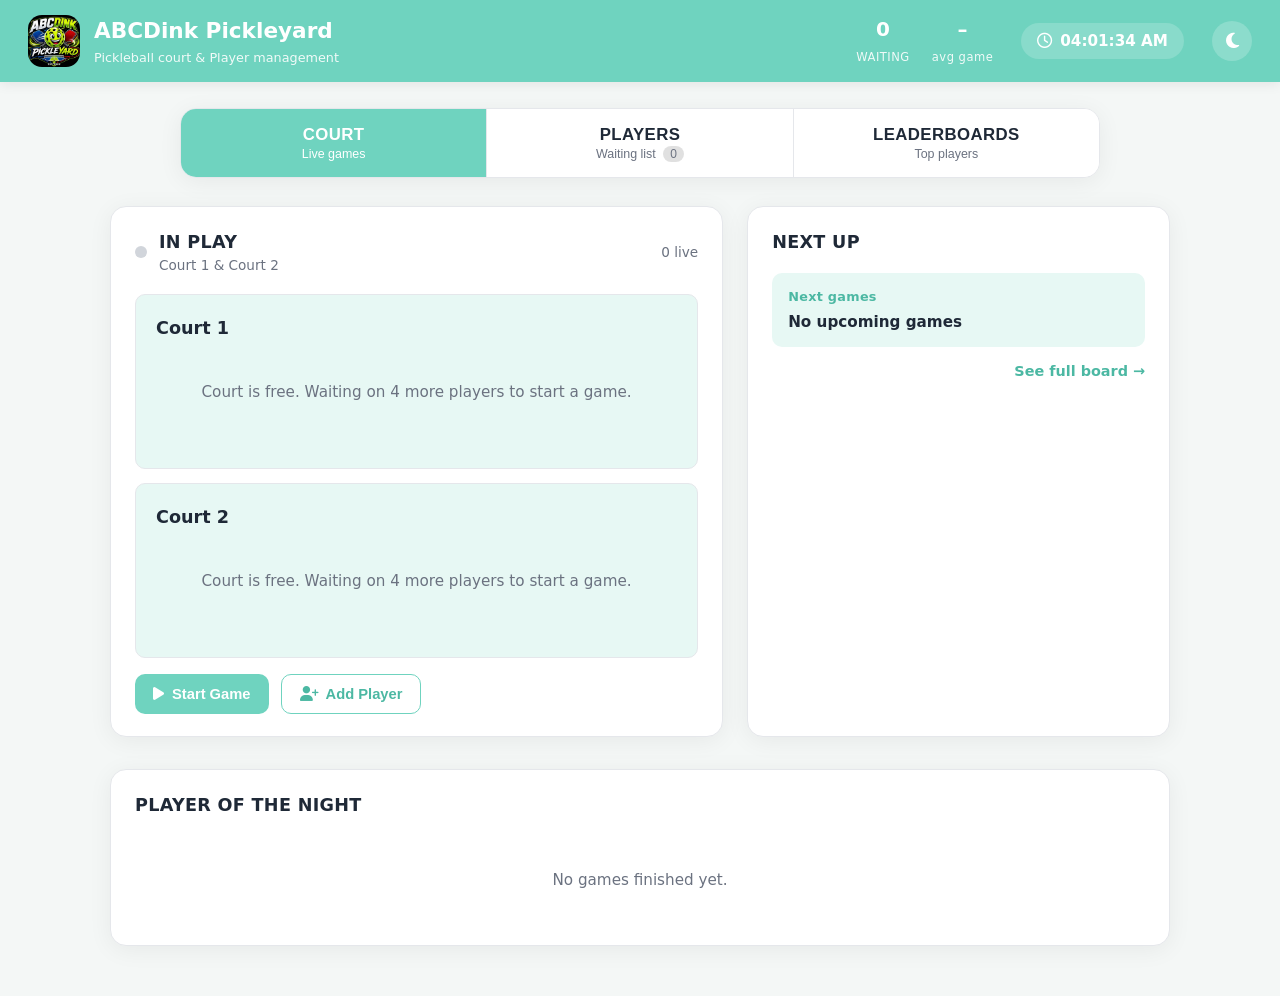
==== commit 7e66a767: "fix tie" ====
--- a/index.html
+++ b/index.html
@@ -142,6 +142,9 @@
       <div id="queueList">
         <!-- rendered by JS -->
       </div>
+
+      <!-- Players who reached the max games (rendered by JS) -->
+      <div id="maxedList"></div>
     </div>
   </section>
 
@@ -160,6 +163,11 @@
       <div id="leaderList">
         <!-- rendered by JS -->
       </div>
+
+      <div class="panel-header" style="margin-top:26px">
+        <div><h2>MATCH RESULTS</h2><p>Latest scores</p></div>
+      </div>
+      <div id="matchList"></div>
     </div>
   </section>
 
